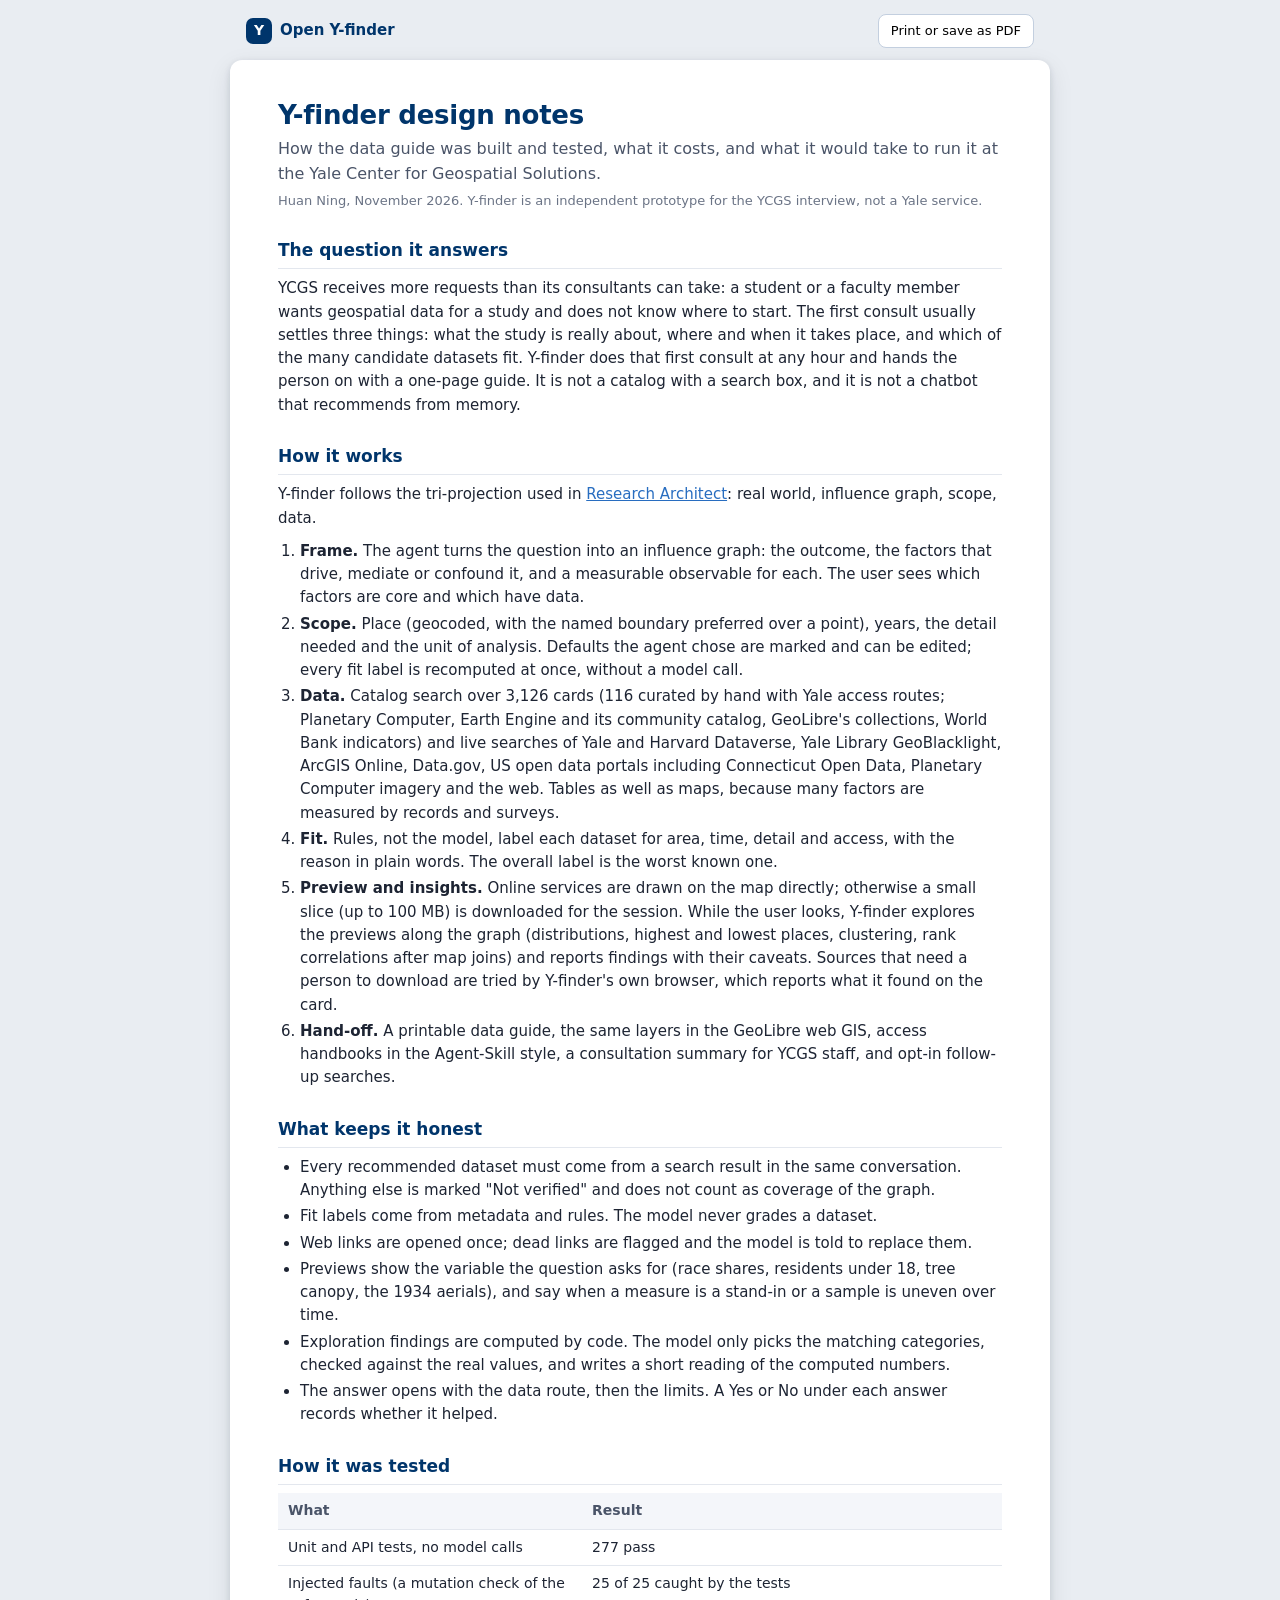
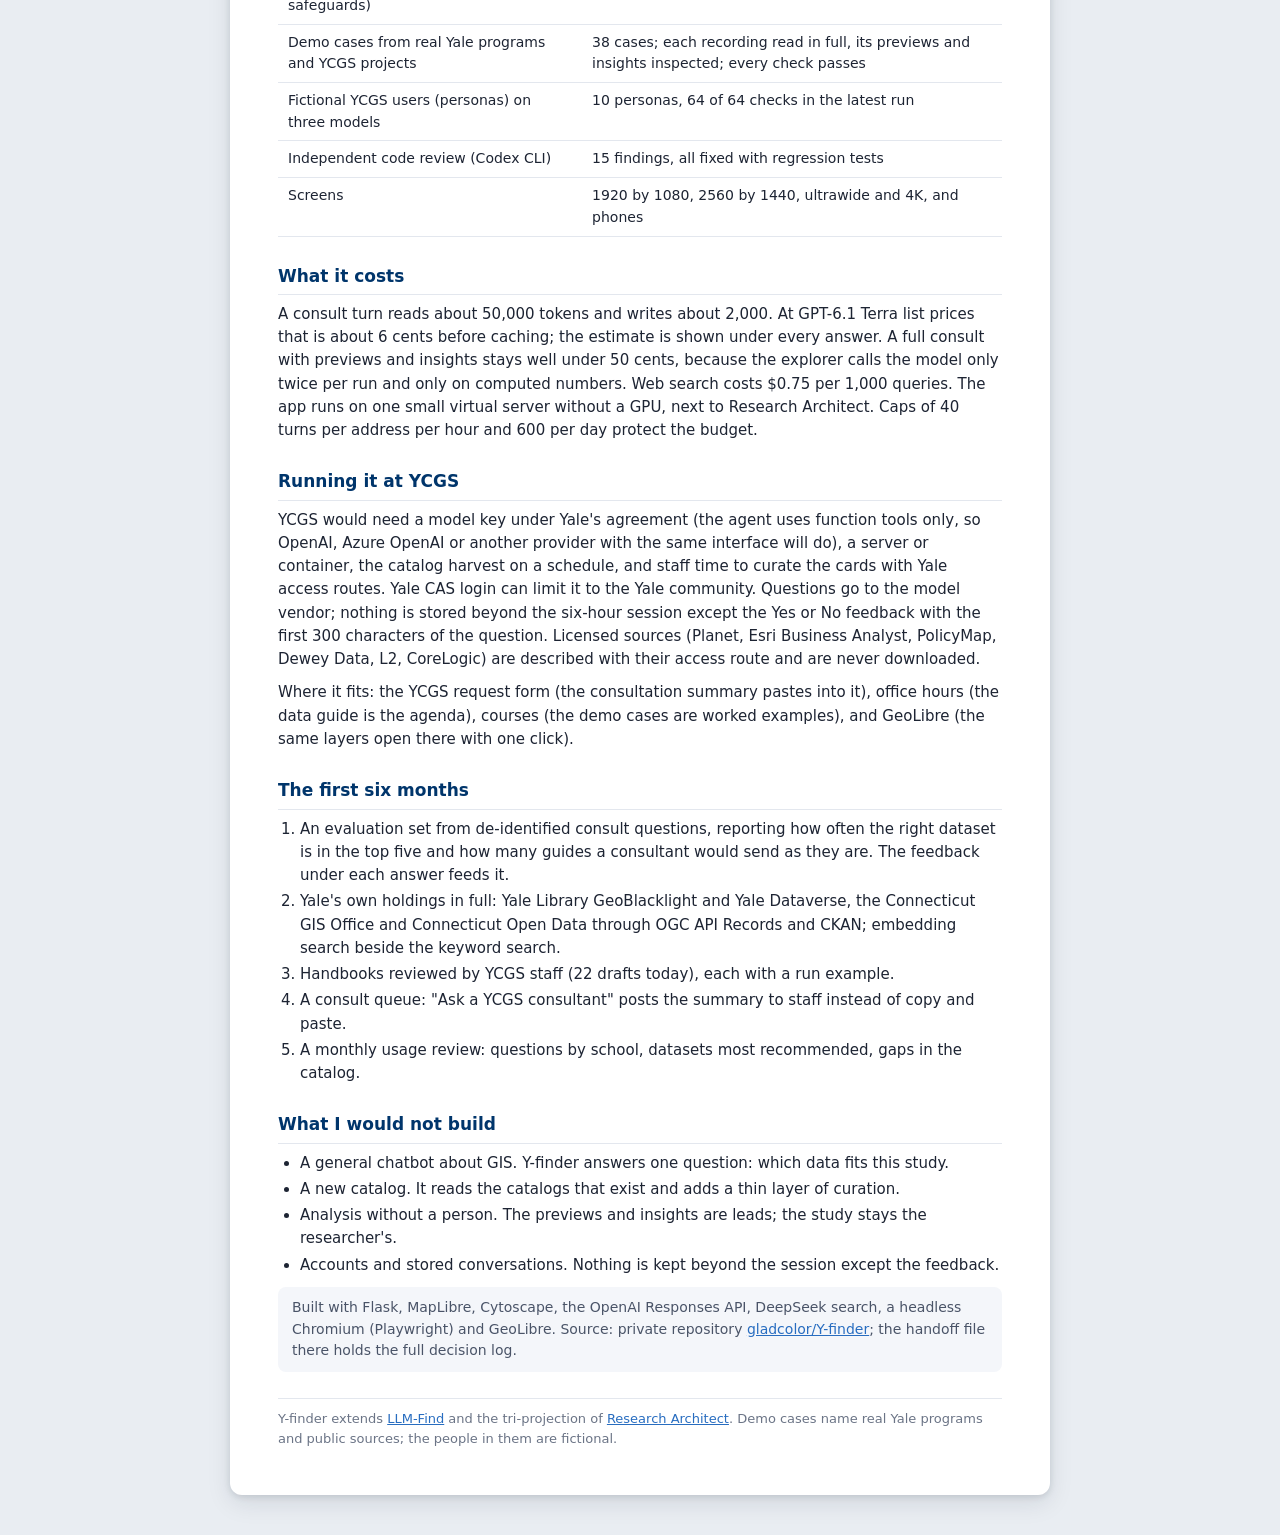
==== static/design.html @ 759b7def "For the committee: data guide, estimated cost per answer, Yes/No feedback, design notes; ACS age var" ====
<!doctype html>
<html lang="en">
<head>
<meta charset="utf-8">
<meta name="viewport" content="width=device-width, initial-scale=1">
<title>Y-finder design notes</title>
<meta name="description" content="How the Y-finder data guide was built and tested, what it costs, and what it would take to run it at YCGS.">
<link rel="icon" href="data:image/svg+xml,%3Csvg xmlns='http://www.w3.org/2000/svg' viewBox='0 0 32 32'%3E%3Crect width='32' height='32' rx='8' fill='%231f3a68'/%3E%3Cpath d='M9 8l7 9 7-9M16 17v8' stroke='white' stroke-width='3' fill='none' stroke-linecap='round' stroke-linejoin='round'/%3E%3C/svg%3E">
<style>
  :root { --navy: #00356b; --navy-2: #286dc0; --ink: #1d2433; --ink-2: #4a5468; --muted: #6b7486; --line: #e3e7ee; --soft: #f4f6fa; --canvas: #e9edf2; }
  * { box-sizing: border-box; }
  html, body { margin: 0; background: var(--canvas); color: var(--ink); font: 15px/1.55 system-ui, -apple-system, "Segoe UI", Roboto, "Helvetica Neue", Arial, sans-serif; }
  a { color: var(--navy-2); }
  .top { max-width: 820px; margin: 0 auto; padding: 14px 16px 0; display: flex; align-items: center; justify-content: space-between; gap: 12px; }
  .top a.app { display: inline-flex; align-items: center; gap: 8px; text-decoration: none; color: var(--navy); font-weight: 600; }
  .top .mark { width: 26px; height: 26px; border-radius: 7px; background: var(--navy); color: #fff; display: grid; place-items: center; font-weight: 700; font-size: 14px; }
  .top .print { font: inherit; font-size: 13px; padding: 6px 12px; border-radius: 8px; border: 1px solid #c3cfdf; background: #fff; cursor: pointer; }
  main { max-width: 820px; margin: 12px auto 40px; background: #fff; padding: 40px 48px 36px; border-radius: 12px; box-shadow: 0 2px 6px rgba(20,30,50,.12), 0 8px 24px rgba(20,30,50,.10); }
  h1 { font-size: 26px; line-height: 1.2; color: var(--navy); margin: 0 0 6px; letter-spacing: -0.01em; }
  .lede { color: var(--ink-2); margin: 0 0 4px; font-size: 16px; }
  .by { color: var(--muted); font-size: 13px; margin: 0 0 22px; }
  h2 { font-size: 17px; color: var(--navy); margin: 26px 0 8px; padding-bottom: 5px; border-bottom: 1px solid var(--line); }
  p { margin: 0 0 10px; }
  ol, ul { margin: 0 0 10px; padding-left: 22px; }
  li { margin: 3px 0; }
  li b { color: var(--ink); }
  table { border-collapse: collapse; width: 100%; margin: 6px 0 12px; font-size: 14px; }
  th, td { text-align: left; vertical-align: top; padding: 7px 10px; border-bottom: 1px solid var(--line); }
  th { color: var(--ink-2); font-weight: 600; background: var(--soft); }
  td:first-child { width: 42%; }
  .note { background: var(--soft); border-radius: 8px; padding: 10px 14px; color: var(--ink-2); font-size: 14px; }
  .foot { color: var(--muted); font-size: 13px; margin-top: 26px; padding-top: 10px; border-top: 1px solid var(--line); }
  @media (max-width: 640px) { main { padding: 24px 18px; margin: 8px; } h1 { font-size: 22px; } td:first-child { width: auto; } }
  @media print { html, body { background: #fff; } .top { display: none; } main { box-shadow: none; margin: 0; padding: 0; max-width: none; border-radius: 0; } a { color: inherit; text-decoration: none; } }
</style>
</head>
<body>
<div class="top">
  <a class="app" href="./"><span class="mark">Y</span>Open Y-finder</a>
  <button class="print" type="button" onclick="print()">Print or save as PDF</button>
</div>
<main>
  <h1>Y-finder design notes</h1>
  <p class="lede">How the data guide was built and tested, what it costs, and what it would take to run it at the Yale Center for Geospatial Solutions.</p>
  <p class="by">Huan Ning, November 2026. Y-finder is an independent prototype for the YCGS interview, not a Yale service.</p>

  <h2>The question it answers</h2>
  <p>YCGS receives more requests than its consultants can take: a student or a faculty member wants geospatial data for a study and does not know where to start. The first consult usually settles three things: what the study is really about, where and when it takes place, and which of the many candidate datasets fit. Y-finder does that first consult at any hour and hands the person on with a one-page guide. It is not a catalog with a search box, and it is not a chatbot that recommends from memory.</p>

  <h2>How it works</h2>
  <p>Y-finder follows the tri-projection used in <a href="https://app.researcharchitect.ai/">Research Architect</a>: real world, influence graph, scope, data.</p>
  <ol>
    <li><b>Frame.</b> The agent turns the question into an influence graph: the outcome, the factors that drive, mediate or confound it, and a measurable observable for each. The user sees which factors are core and which have data.</li>
    <li><b>Scope.</b> Place (geocoded, with the named boundary preferred over a point), years, the detail needed and the unit of analysis. Defaults the agent chose are marked and can be edited; every fit label is recomputed at once, without a model call.</li>
    <li><b>Data.</b> Catalog search over 3,126 cards (116 curated by hand with Yale access routes; Planetary Computer, Earth Engine and its community catalog, GeoLibre's collections, World Bank indicators) and live searches of Yale and Harvard Dataverse, Yale Library GeoBlacklight, ArcGIS Online, Data.gov, US open data portals including Connecticut Open Data, Planetary Computer imagery and the web. Tables as well as maps, because many factors are measured by records and surveys.</li>
    <li><b>Fit.</b> Rules, not the model, label each dataset for area, time, detail and access, with the reason in plain words. The overall label is the worst known one.</li>
    <li><b>Preview and insights.</b> Online services are drawn on the map directly; otherwise a small slice (up to 100 MB) is downloaded for the session. While the user looks, Y-finder explores the previews along the graph (distributions, highest and lowest places, clustering, rank correlations after map joins) and reports findings with their caveats. Sources that need a person to download are tried by Y-finder's own browser, which reports what it found on the card.</li>
    <li><b>Hand-off.</b> A printable data guide, the same layers in the GeoLibre web GIS, access handbooks in the Agent-Skill style, a consultation summary for YCGS staff, and opt-in follow-up searches.</li>
  </ol>

  <h2>What keeps it honest</h2>
  <ul>
    <li>Every recommended dataset must come from a search result in the same conversation. Anything else is marked "Not verified" and does not count as coverage of the graph.</li>
    <li>Fit labels come from metadata and rules. The model never grades a dataset.</li>
    <li>Web links are opened once; dead links are flagged and the model is told to replace them.</li>
    <li>Previews show the variable the question asks for (race shares, residents under 18, tree canopy, the 1934 aerials), and say when a measure is a stand-in or a sample is uneven over time.</li>
    <li>Exploration findings are computed by code. The model only picks the matching categories, checked against the real values, and writes a short reading of the computed numbers.</li>
    <li>The answer opens with the data route, then the limits. A Yes or No under each answer records whether it helped.</li>
  </ul>

  <h2>How it was tested</h2>
  <table>
    <tr><th>What</th><th>Result</th></tr>
    <tr><td>Unit and API tests, no model calls</td><td>277 pass</td></tr>
    <tr><td>Injected faults (a mutation check of the safeguards)</td><td>25 of 25 caught by the tests</td></tr>
    <tr><td>Demo cases from real Yale programs and YCGS projects</td><td>38 cases; each recording read in full, its previews and insights inspected; every check passes</td></tr>
    <tr><td>Fictional YCGS users (personas) on three models</td><td>10 personas, 64 of 64 checks in the latest run</td></tr>
    <tr><td>Independent code review (Codex CLI)</td><td>15 findings, all fixed with regression tests</td></tr>
    <tr><td>Screens</td><td>1920 by 1080, 2560 by 1440, ultrawide and 4K, and phones</td></tr>
  </table>

  <h2>What it costs</h2>
  <p>A consult turn reads about 50,000 tokens and writes about 2,000. At GPT-6.1 Terra list prices that is about 6 cents before caching; the estimate is shown under every answer. A full consult with previews and insights stays well under 50 cents, because the explorer calls the model only twice per run and only on computed numbers. Web search costs $0.75 per 1,000 queries. The app runs on one small virtual server without a GPU, next to Research Architect. Caps of 40 turns per address per hour and 600 per day protect the budget.</p>

  <h2>Running it at YCGS</h2>
  <p>YCGS would need a model key under Yale's agreement (the agent uses function tools only, so OpenAI, Azure OpenAI or another provider with the same interface will do), a server or container, the catalog harvest on a schedule, and staff time to curate the cards with Yale access routes. Yale CAS login can limit it to the Yale community. Questions go to the model vendor; nothing is stored beyond the six-hour session except the Yes or No feedback with the first 300 characters of the question. Licensed sources (Planet, Esri Business Analyst, PolicyMap, Dewey Data, L2, CoreLogic) are described with their access route and are never downloaded.</p>
  <p>Where it fits: the YCGS request form (the consultation summary pastes into it), office hours (the data guide is the agenda), courses (the demo cases are worked examples), and GeoLibre (the same layers open there with one click).</p>

  <h2>The first six months</h2>
  <ol>
    <li>An evaluation set from de-identified consult questions, reporting how often the right dataset is in the top five and how many guides a consultant would send as they are. The feedback under each answer feeds it.</li>
    <li>Yale's own holdings in full: Yale Library GeoBlacklight and Yale Dataverse, the Connecticut GIS Office and Connecticut Open Data through OGC API Records and CKAN; embedding search beside the keyword search.</li>
    <li>Handbooks reviewed by YCGS staff (22 drafts today), each with a run example.</li>
    <li>A consult queue: "Ask a YCGS consultant" posts the summary to staff instead of copy and paste.</li>
    <li>A monthly usage review: questions by school, datasets most recommended, gaps in the catalog.</li>
  </ol>

  <h2>What I would not build</h2>
  <ul>
    <li>A general chatbot about GIS. Y-finder answers one question: which data fits this study.</li>
    <li>A new catalog. It reads the catalogs that exist and adds a thin layer of curation.</li>
    <li>Analysis without a person. The previews and insights are leads; the study stays the researcher's.</li>
    <li>Accounts and stored conversations. Nothing is kept beyond the session except the feedback.</li>
  </ul>

  <div class="note">Built with Flask, MapLibre, Cytoscape, the OpenAI Responses API, DeepSeek search, a headless Chromium (Playwright) and GeoLibre. Source: private repository <a href="https://github.com/gladcolor/Y-finder">gladcolor/Y-finder</a>; the handoff file there holds the full decision log.</div>
  <p class="foot">Y-finder extends <a href="https://github.com/gladcolor/llm-find">LLM-Find</a> and the tri-projection of <a href="https://app.researcharchitect.ai/">Research Architect</a>. Demo cases name real Yale programs and public sources; the people in them are fictional.</p>
</main>
</body>
</html>
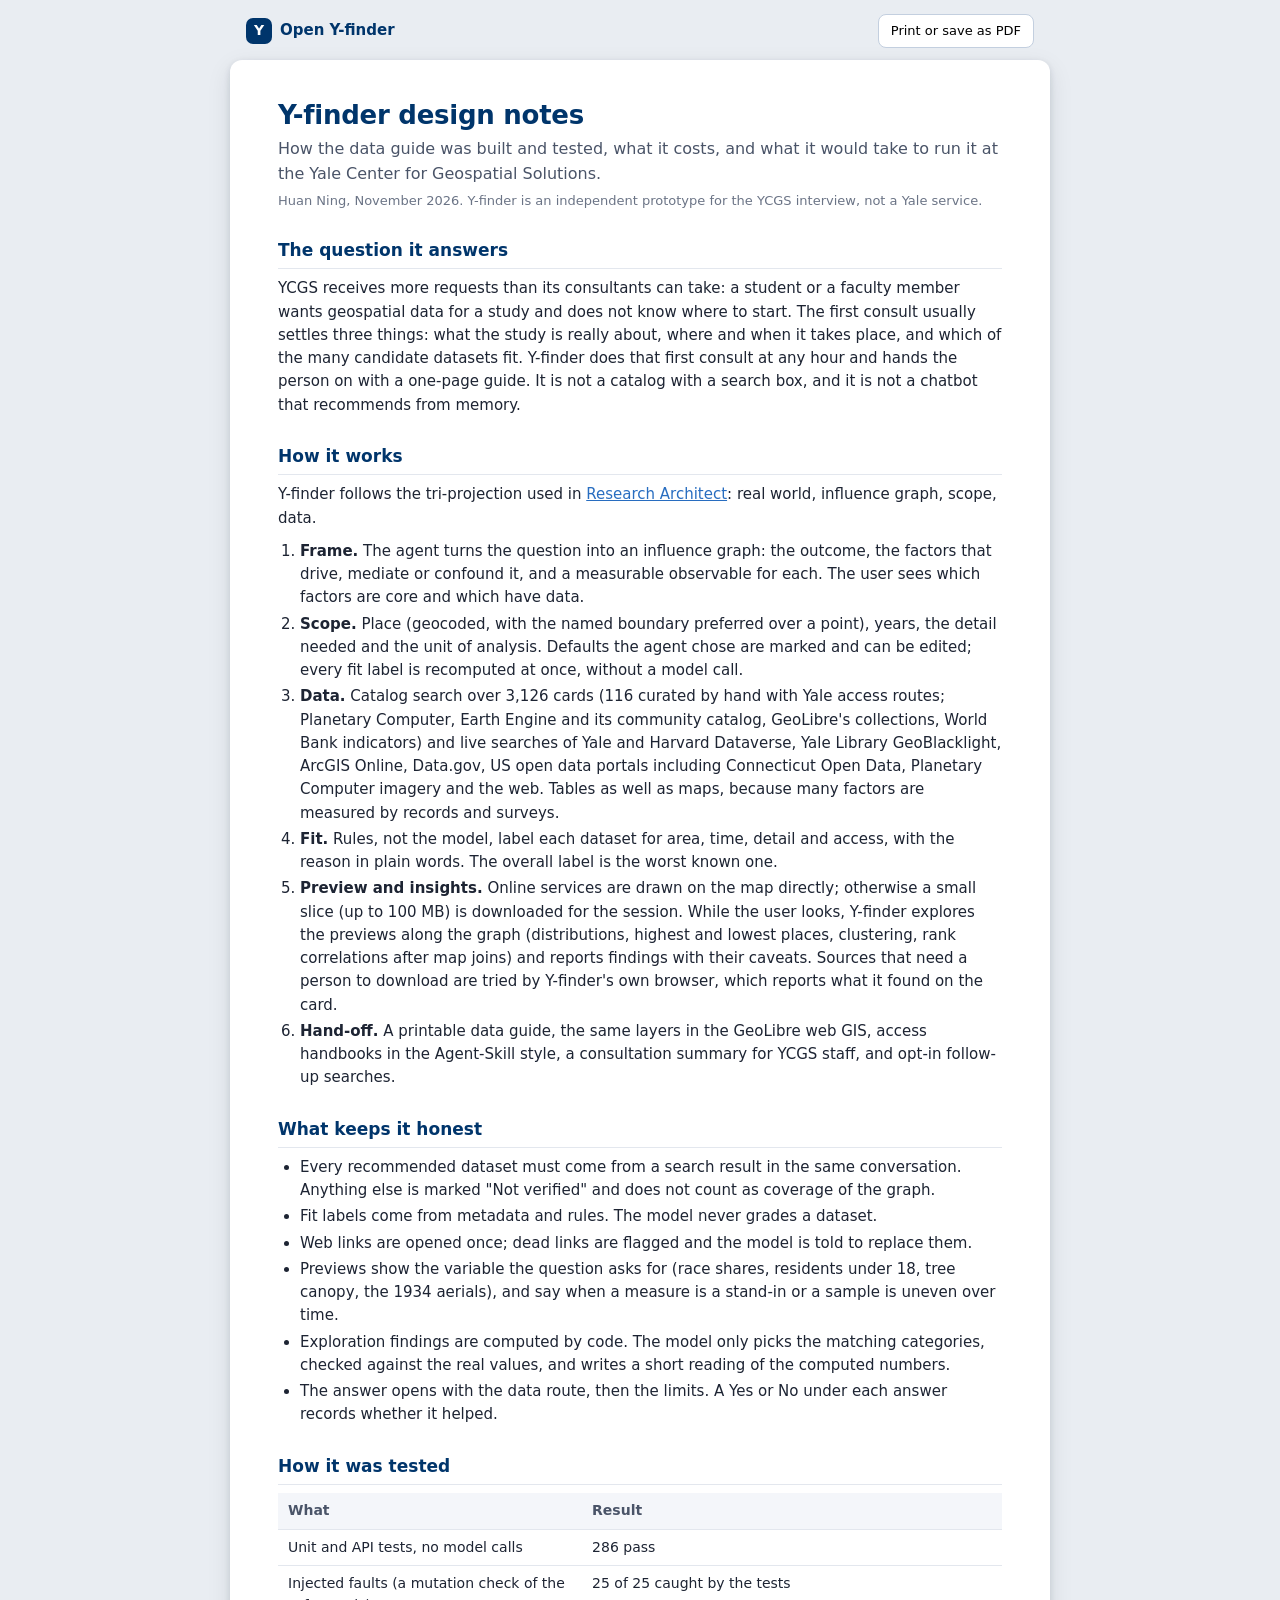
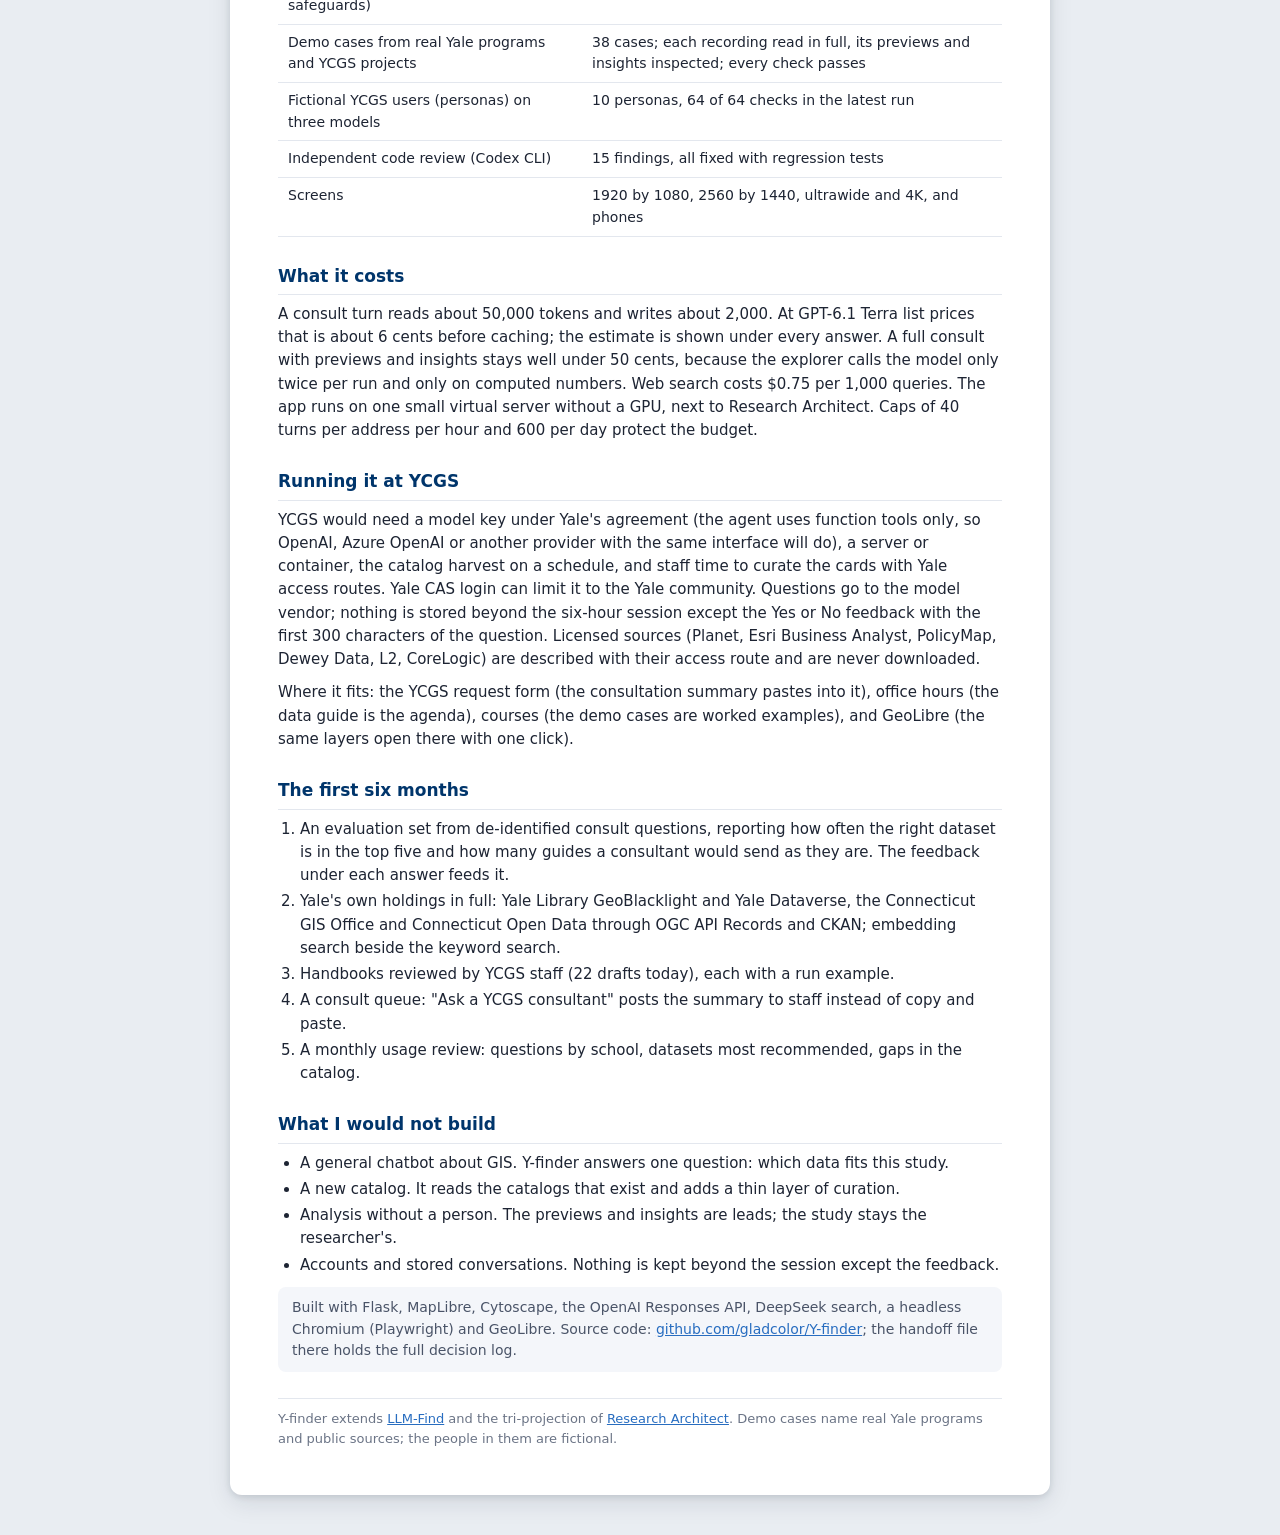
==== commit c44c269e: "Feedback row under the quick replies; prices inlined so restored turns show their cost; repo is publ" ====
--- a/static/design.html
+++ b/static/design.html
@@ -71,7 +71,7 @@
   <h2>How it was tested</h2>
   <table>
     <tr><th>What</th><th>Result</th></tr>
-    <tr><td>Unit and API tests, no model calls</td><td>277 pass</td></tr>
+    <tr><td>Unit and API tests, no model calls</td><td>286 pass</td></tr>
     <tr><td>Injected faults (a mutation check of the safeguards)</td><td>25 of 25 caught by the tests</td></tr>
     <tr><td>Demo cases from real Yale programs and YCGS projects</td><td>38 cases; each recording read in full, its previews and insights inspected; every check passes</td></tr>
     <tr><td>Fictional YCGS users (personas) on three models</td><td>10 personas, 64 of 64 checks in the latest run</td></tr>
@@ -103,7 +103,7 @@
     <li>Accounts and stored conversations. Nothing is kept beyond the session except the feedback.</li>
   </ul>
 
-  <div class="note">Built with Flask, MapLibre, Cytoscape, the OpenAI Responses API, DeepSeek search, a headless Chromium (Playwright) and GeoLibre. Source: private repository <a href="https://github.com/gladcolor/Y-finder">gladcolor/Y-finder</a>; the handoff file there holds the full decision log.</div>
+  <div class="note">Built with Flask, MapLibre, Cytoscape, the OpenAI Responses API, DeepSeek search, a headless Chromium (Playwright) and GeoLibre. Source code: <a href="https://github.com/gladcolor/Y-finder">github.com/gladcolor/Y-finder</a>; the handoff file there holds the full decision log.</div>
   <p class="foot">Y-finder extends <a href="https://github.com/gladcolor/llm-find">LLM-Find</a> and the tri-projection of <a href="https://app.researcharchitect.ai/">Research Architect</a>. Demo cases name real Yale programs and public sources; the people in them are fictional.</p>
 </main>
 </body>
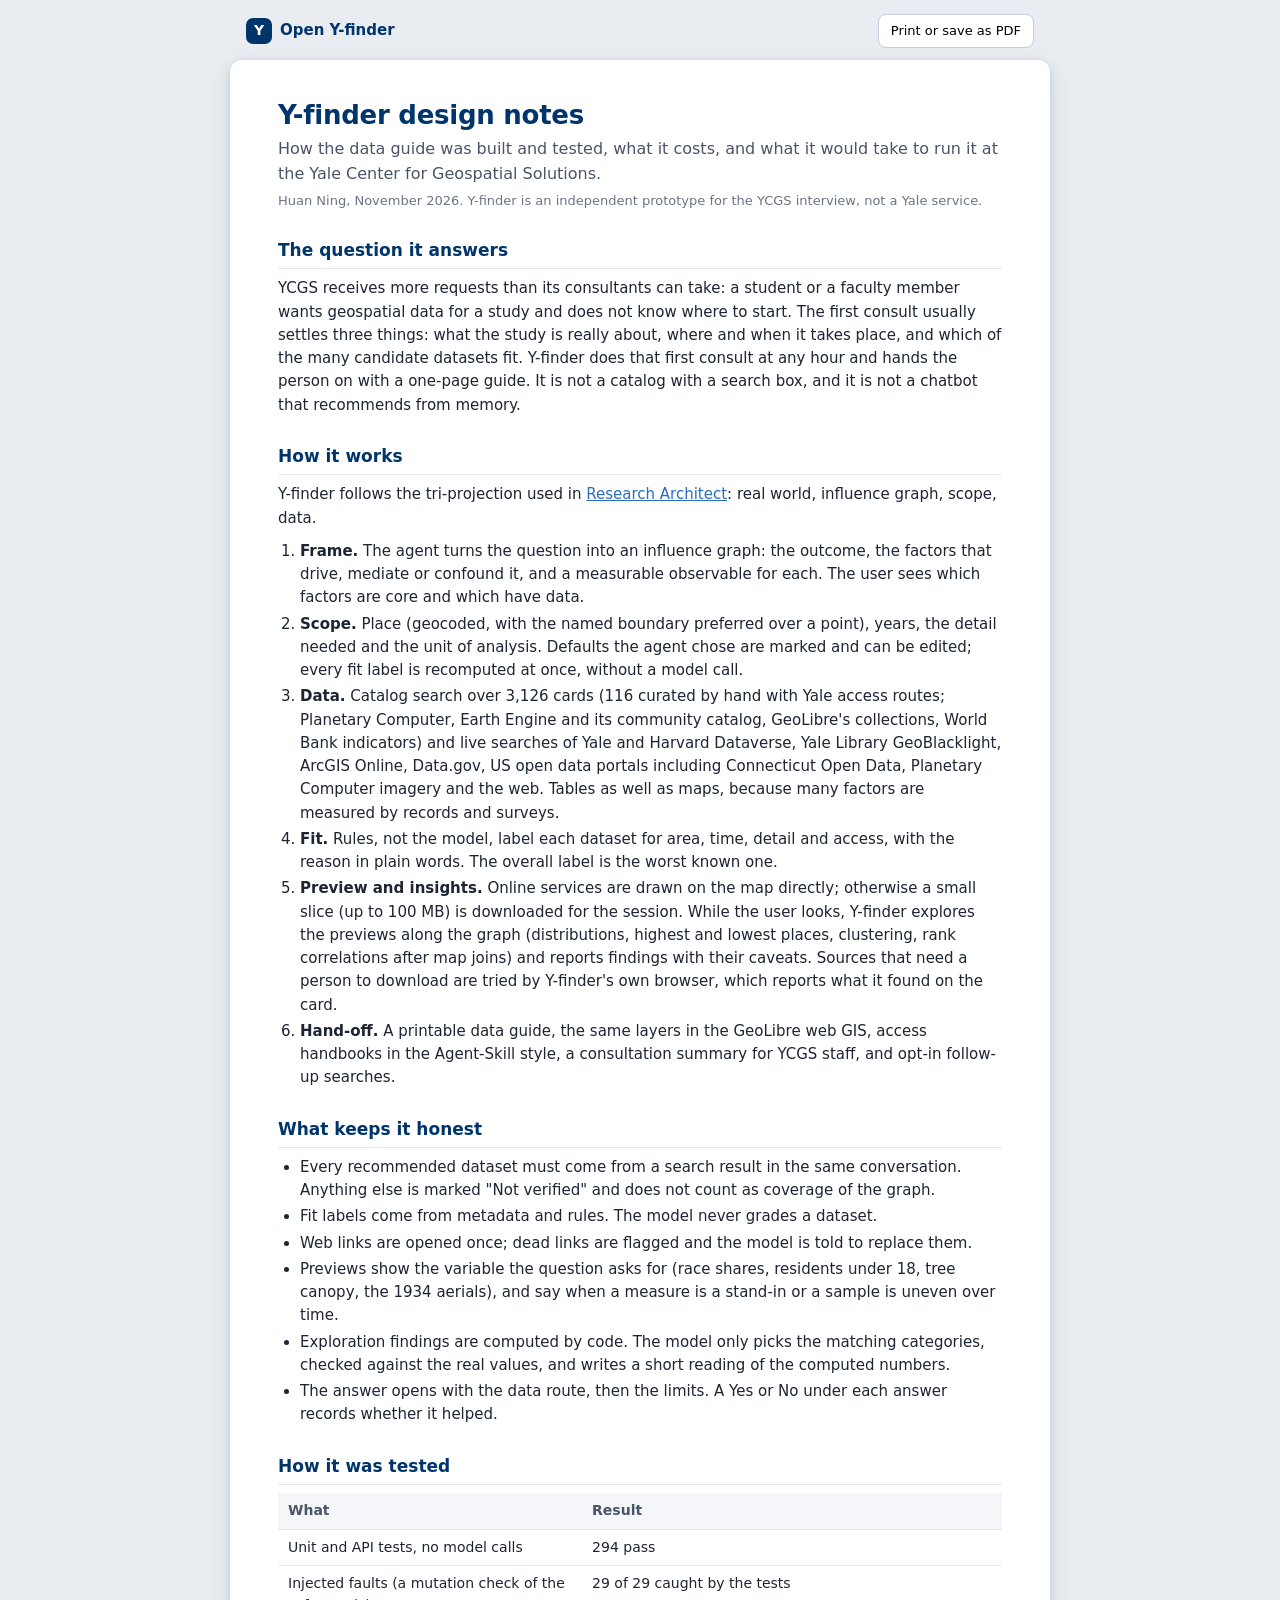
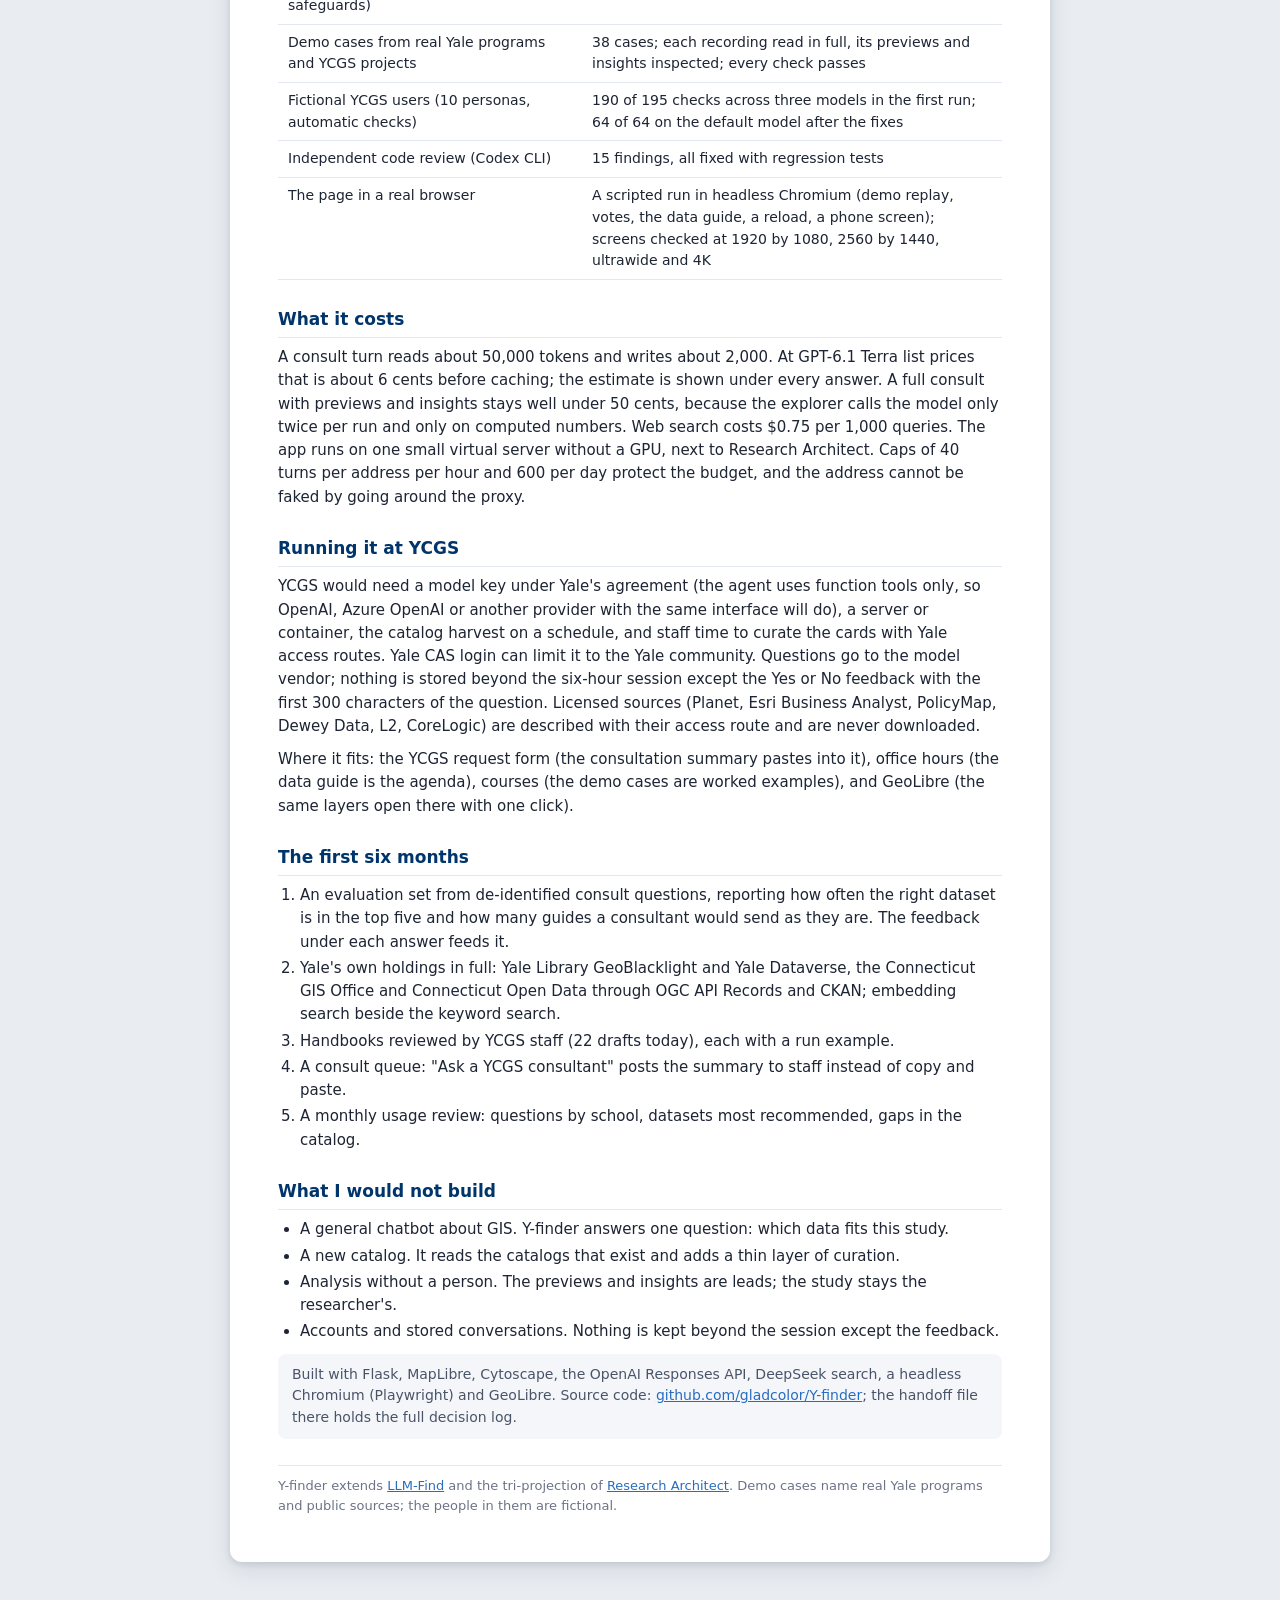
==== commit bb7fcaee: "Review round after going public: review fixes, rate limits that cannot be spoofed, browser smoke tes" ====
--- a/static/design.html
+++ b/static/design.html
@@ -71,16 +71,16 @@
   <h2>How it was tested</h2>
   <table>
     <tr><th>What</th><th>Result</th></tr>
-    <tr><td>Unit and API tests, no model calls</td><td>286 pass</td></tr>
-    <tr><td>Injected faults (a mutation check of the safeguards)</td><td>25 of 25 caught by the tests</td></tr>
+    <tr><td>Unit and API tests, no model calls</td><td>294 pass</td></tr>
+    <tr><td>Injected faults (a mutation check of the safeguards)</td><td>29 of 29 caught by the tests</td></tr>
     <tr><td>Demo cases from real Yale programs and YCGS projects</td><td>38 cases; each recording read in full, its previews and insights inspected; every check passes</td></tr>
-    <tr><td>Fictional YCGS users (personas) on three models</td><td>10 personas, 64 of 64 checks in the latest run</td></tr>
+    <tr><td>Fictional YCGS users (10 personas, automatic checks)</td><td>190 of 195 checks across three models in the first run; 64 of 64 on the default model after the fixes</td></tr>
     <tr><td>Independent code review (Codex CLI)</td><td>15 findings, all fixed with regression tests</td></tr>
-    <tr><td>Screens</td><td>1920 by 1080, 2560 by 1440, ultrawide and 4K, and phones</td></tr>
+    <tr><td>The page in a real browser</td><td>A scripted run in headless Chromium (demo replay, votes, the data guide, a reload, a phone screen); screens checked at 1920 by 1080, 2560 by 1440, ultrawide and 4K</td></tr>
   </table>
 
   <h2>What it costs</h2>
-  <p>A consult turn reads about 50,000 tokens and writes about 2,000. At GPT-6.1 Terra list prices that is about 6 cents before caching; the estimate is shown under every answer. A full consult with previews and insights stays well under 50 cents, because the explorer calls the model only twice per run and only on computed numbers. Web search costs $0.75 per 1,000 queries. The app runs on one small virtual server without a GPU, next to Research Architect. Caps of 40 turns per address per hour and 600 per day protect the budget.</p>
+  <p>A consult turn reads about 50,000 tokens and writes about 2,000. At GPT-6.1 Terra list prices that is about 6 cents before caching; the estimate is shown under every answer. A full consult with previews and insights stays well under 50 cents, because the explorer calls the model only twice per run and only on computed numbers. Web search costs $0.75 per 1,000 queries. The app runs on one small virtual server without a GPU, next to Research Architect. Caps of 40 turns per address per hour and 600 per day protect the budget, and the address cannot be faked by going around the proxy.</p>
 
   <h2>Running it at YCGS</h2>
   <p>YCGS would need a model key under Yale's agreement (the agent uses function tools only, so OpenAI, Azure OpenAI or another provider with the same interface will do), a server or container, the catalog harvest on a schedule, and staff time to curate the cards with Yale access routes. Yale CAS login can limit it to the Yale community. Questions go to the model vendor; nothing is stored beyond the six-hour session except the Yes or No feedback with the first 300 characters of the question. Licensed sources (Planet, Esri Business Analyst, PolicyMap, Dewey Data, L2, CoreLogic) are described with their access route and are never downloaded.</p>
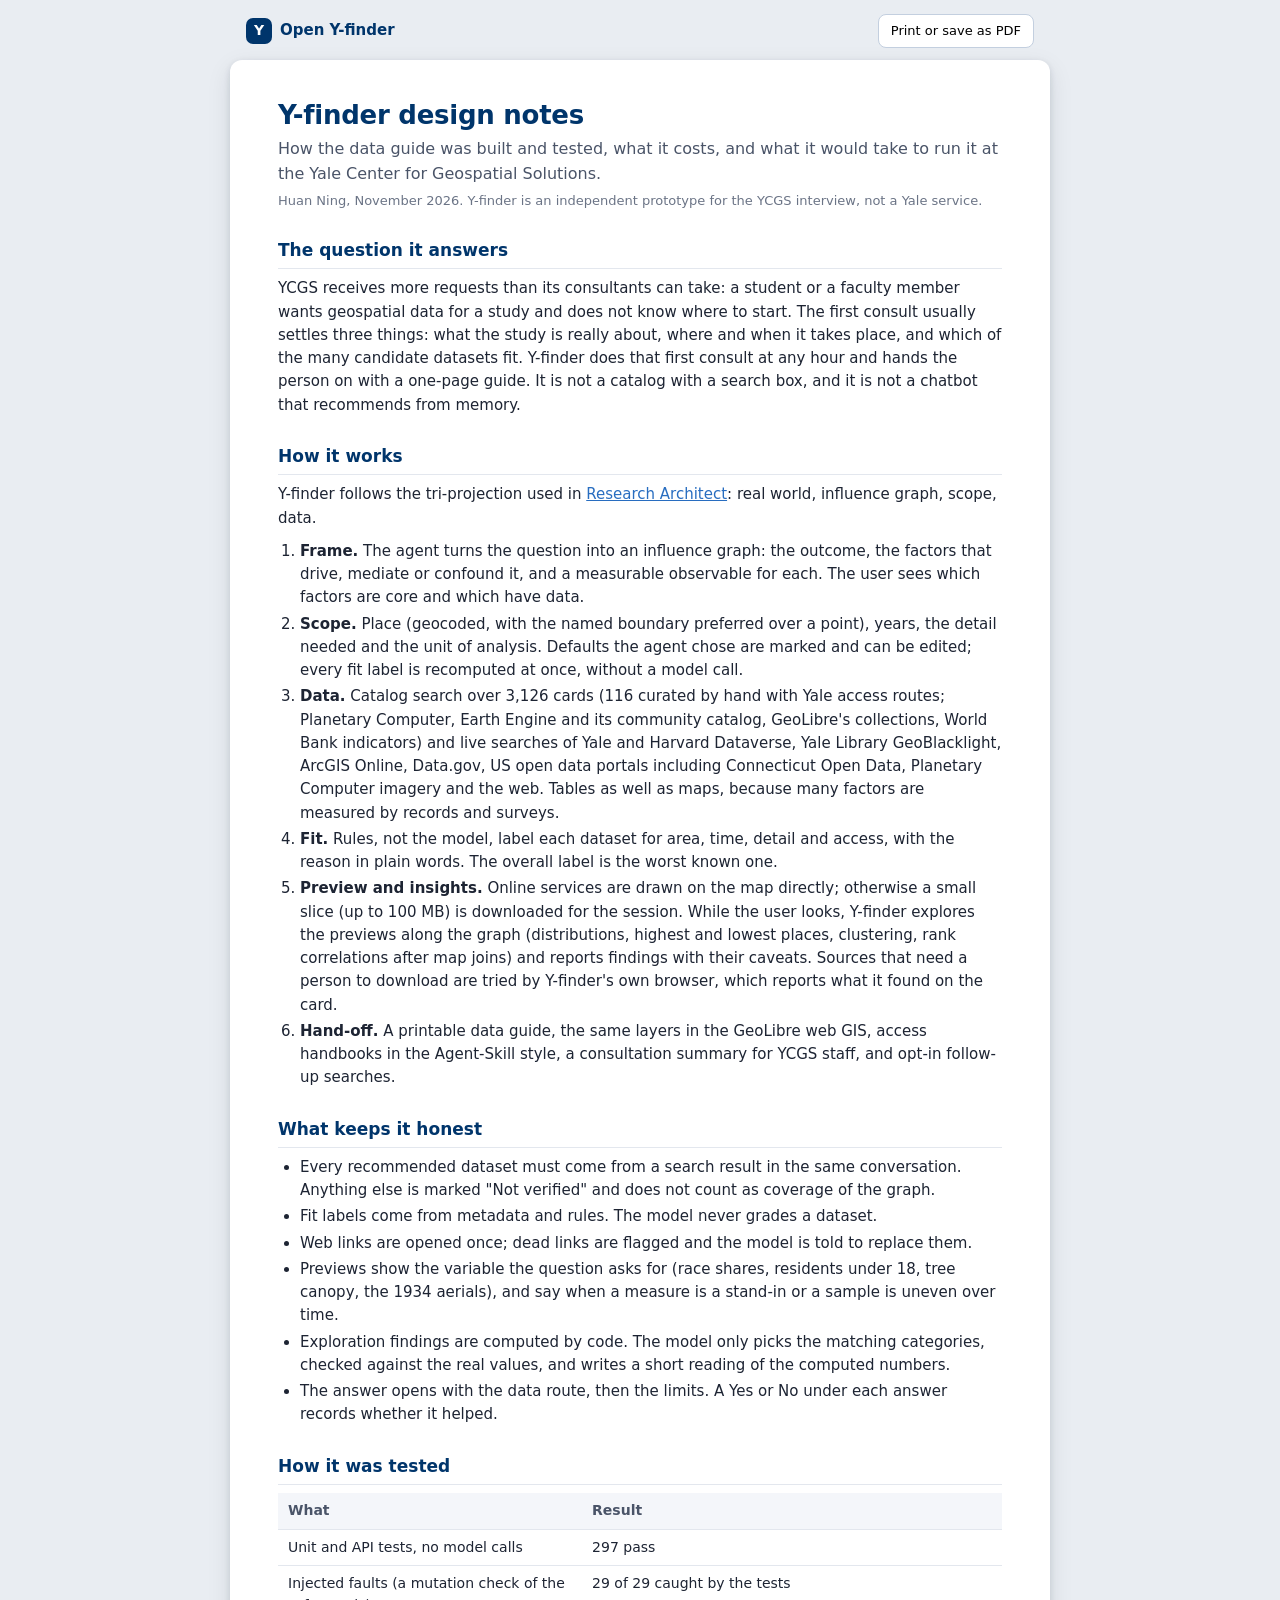
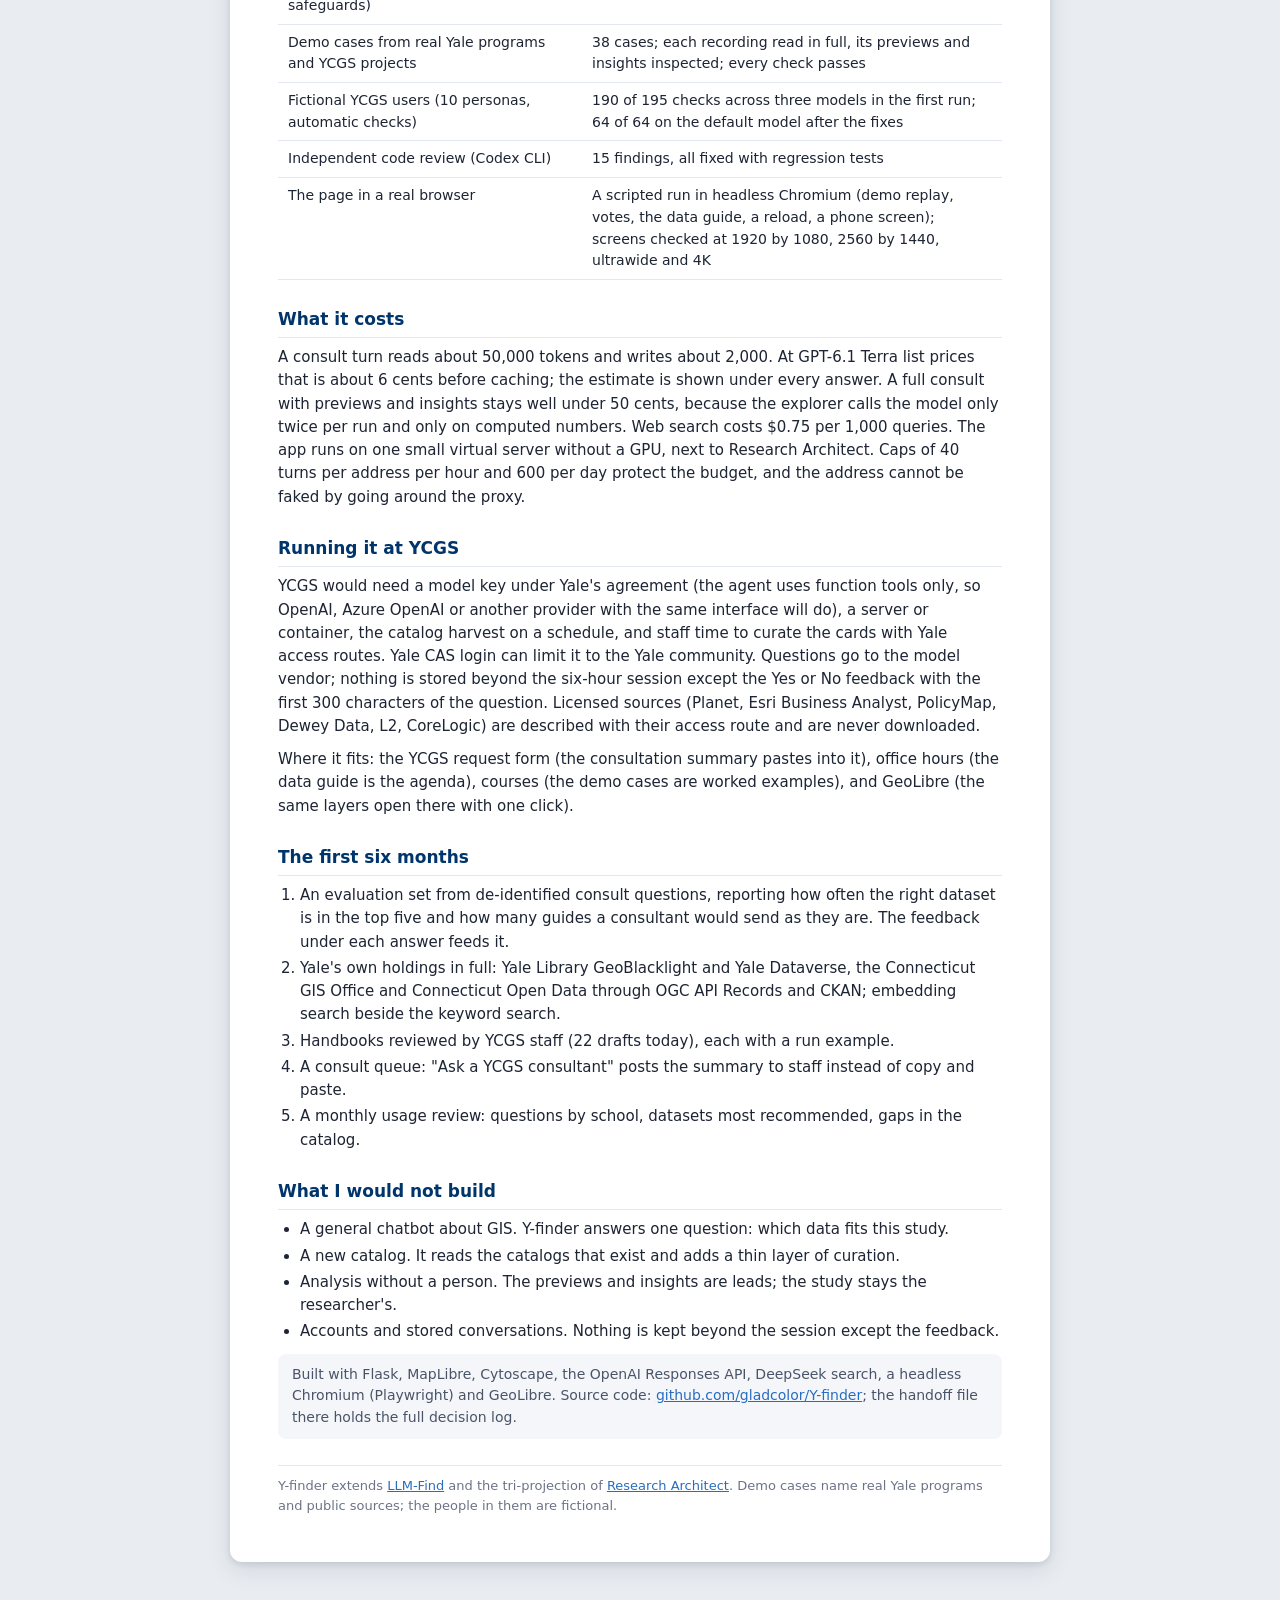
==== commit 4d25a10e: "Phones: opening Layers folds the chat sheet so the panel fits; a folded sheet stays at the bottom; h" ====
--- a/static/design.html
+++ b/static/design.html
@@ -71,7 +71,7 @@
   <h2>How it was tested</h2>
   <table>
     <tr><th>What</th><th>Result</th></tr>
-    <tr><td>Unit and API tests, no model calls</td><td>294 pass</td></tr>
+    <tr><td>Unit and API tests, no model calls</td><td>297 pass</td></tr>
     <tr><td>Injected faults (a mutation check of the safeguards)</td><td>29 of 29 caught by the tests</td></tr>
     <tr><td>Demo cases from real Yale programs and YCGS projects</td><td>38 cases; each recording read in full, its previews and insights inspected; every check passes</td></tr>
     <tr><td>Fictional YCGS users (10 personas, automatic checks)</td><td>190 of 195 checks across three models in the first run; 64 of 64 on the default model after the fixes</td></tr>
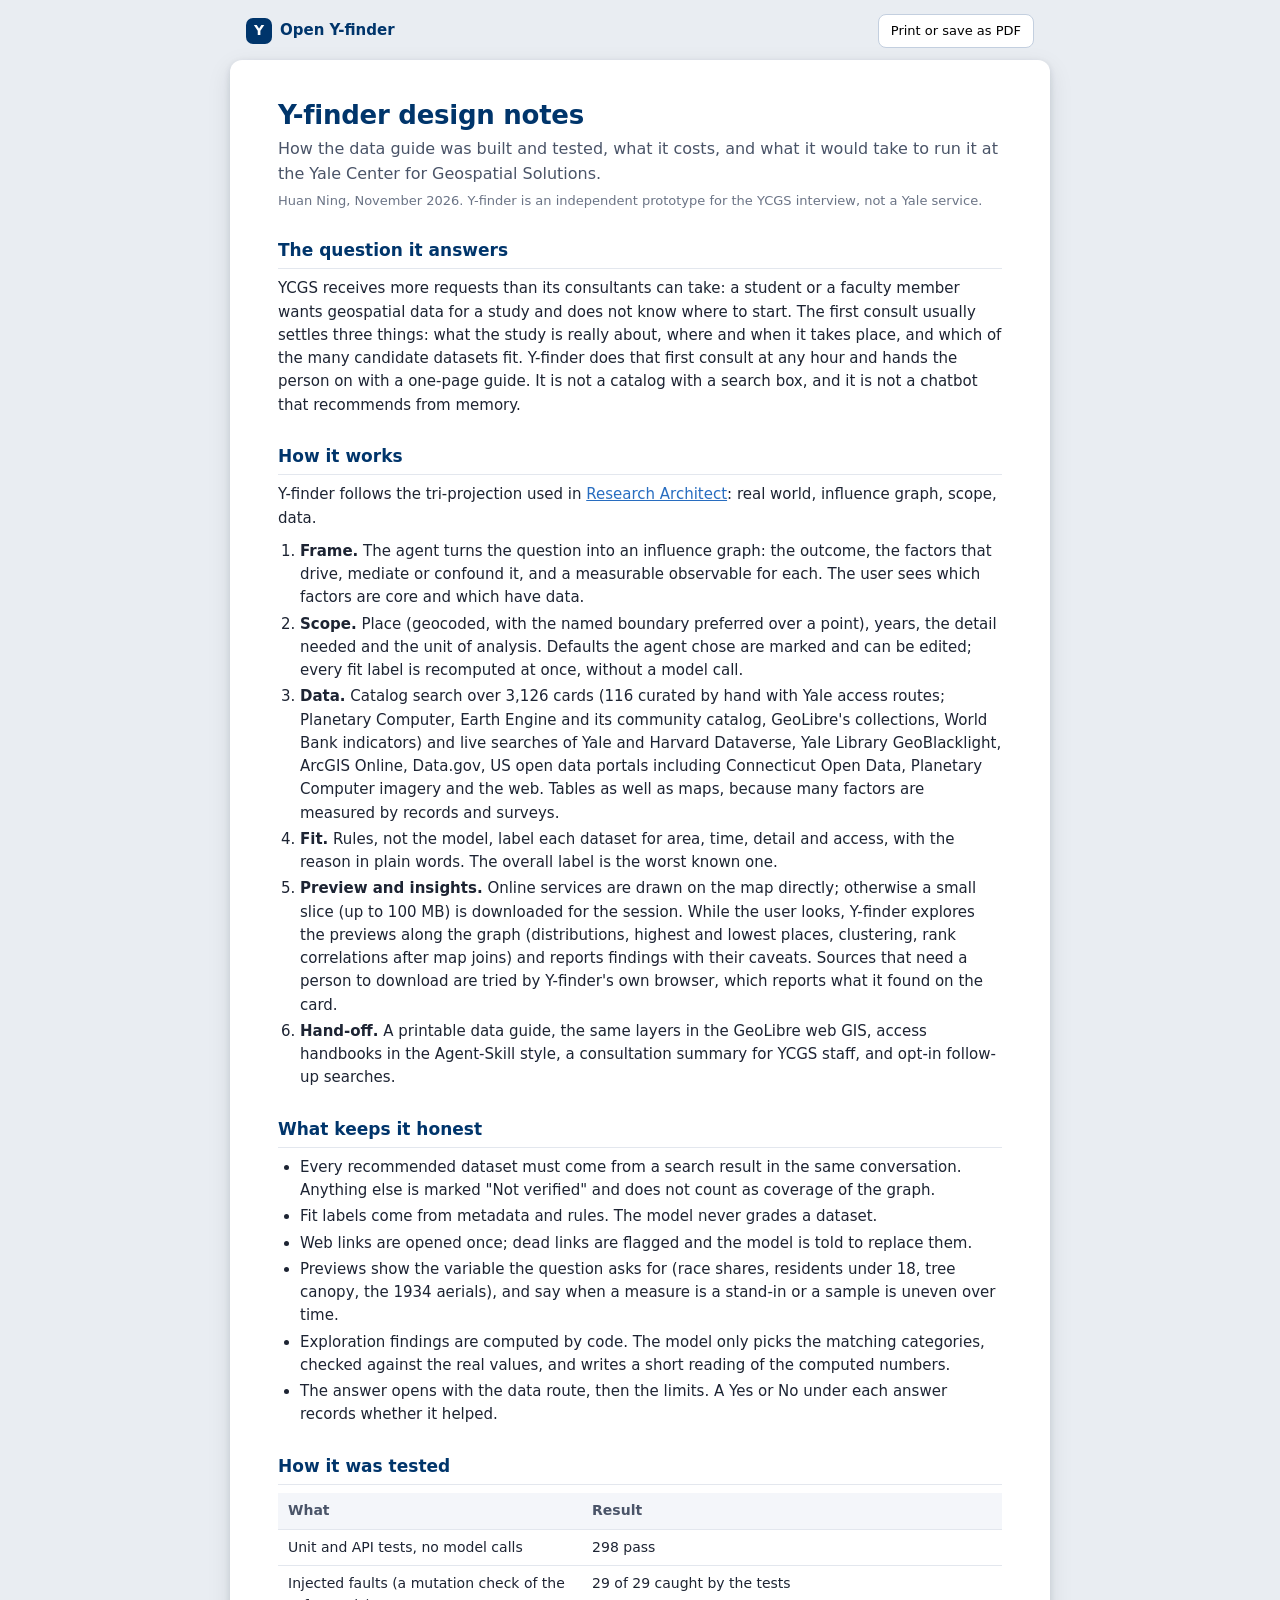
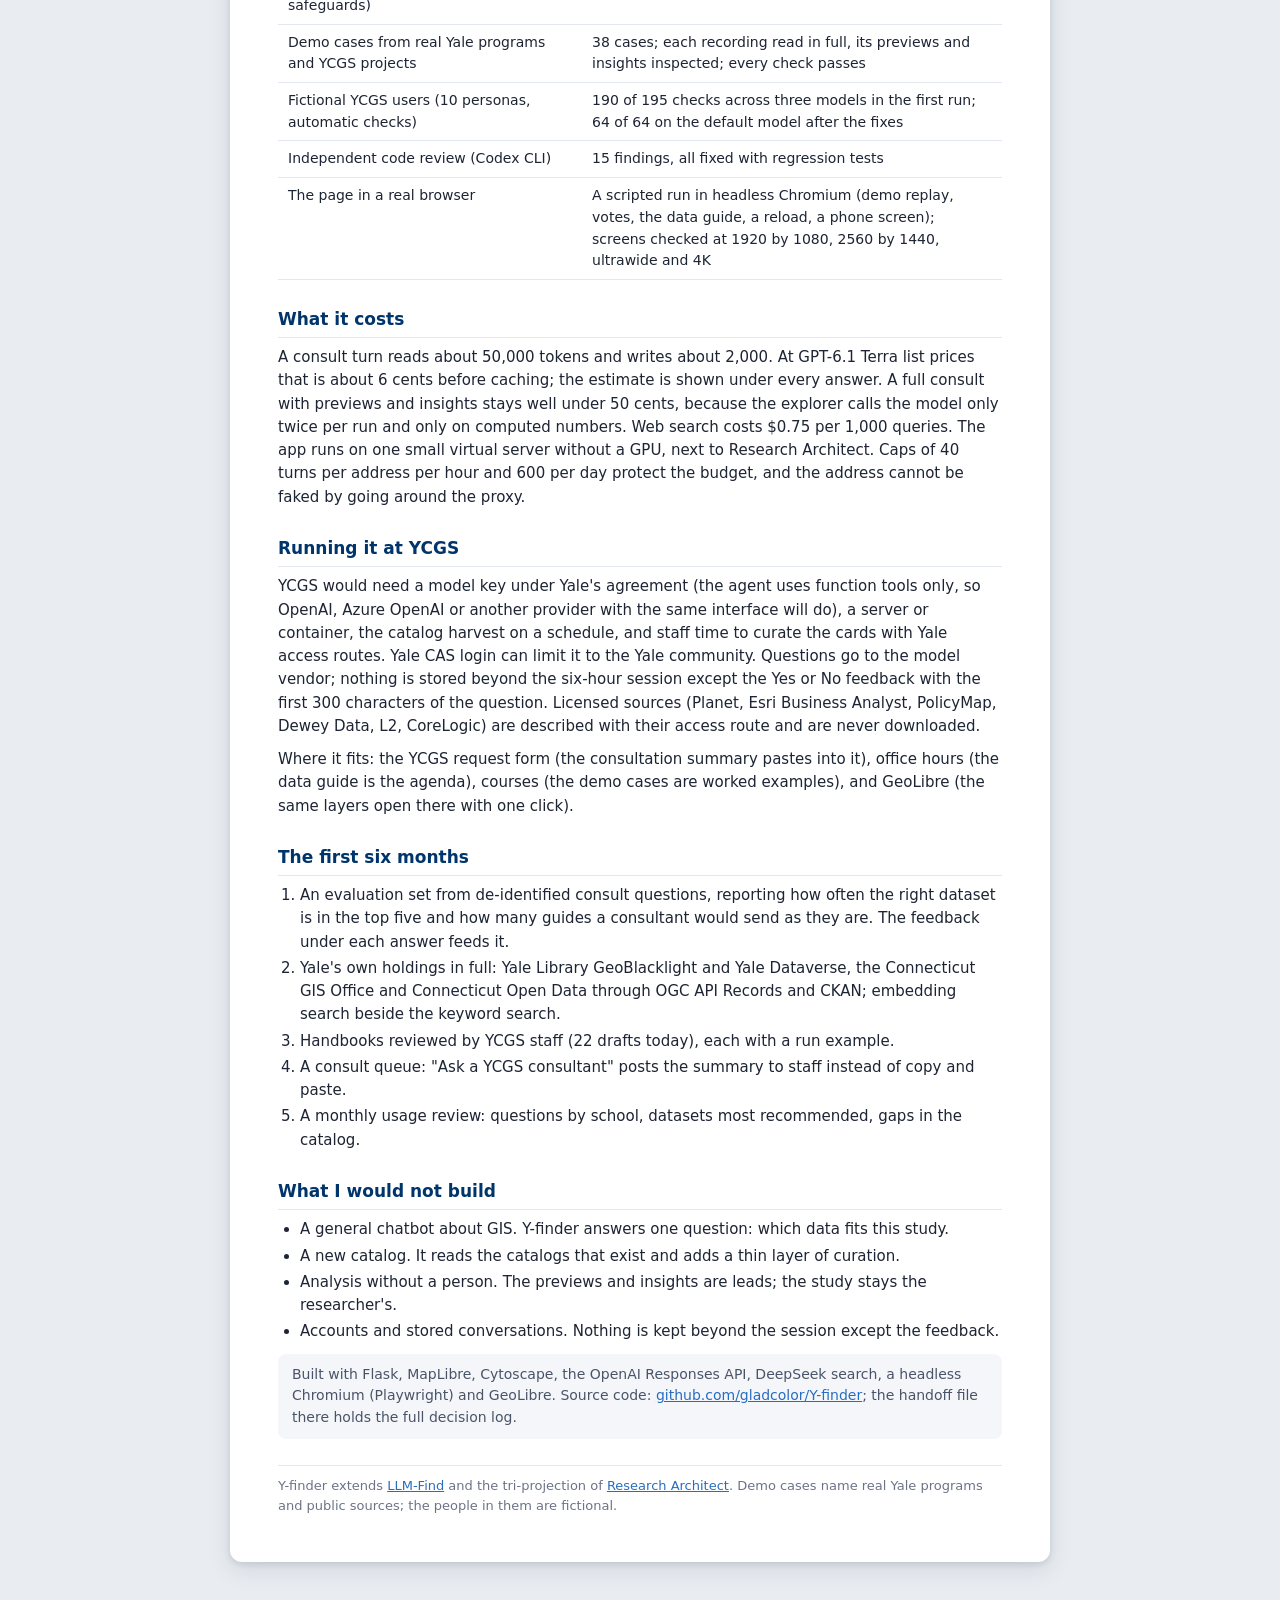
==== commit 43b6f7ed: "Phones: three sheet heights with a swipe handle, one-line ask box, 16 px text boxes, map controls ab" ====
--- a/static/design.html
+++ b/static/design.html
@@ -71,7 +71,7 @@
   <h2>How it was tested</h2>
   <table>
     <tr><th>What</th><th>Result</th></tr>
-    <tr><td>Unit and API tests, no model calls</td><td>297 pass</td></tr>
+    <tr><td>Unit and API tests, no model calls</td><td>298 pass</td></tr>
     <tr><td>Injected faults (a mutation check of the safeguards)</td><td>29 of 29 caught by the tests</td></tr>
     <tr><td>Demo cases from real Yale programs and YCGS projects</td><td>38 cases; each recording read in full, its previews and insights inspected; every check passes</td></tr>
     <tr><td>Fictional YCGS users (10 personas, automatic checks)</td><td>190 of 195 checks across three models in the first run; 64 of 64 on the default model after the fixes</td></tr>
